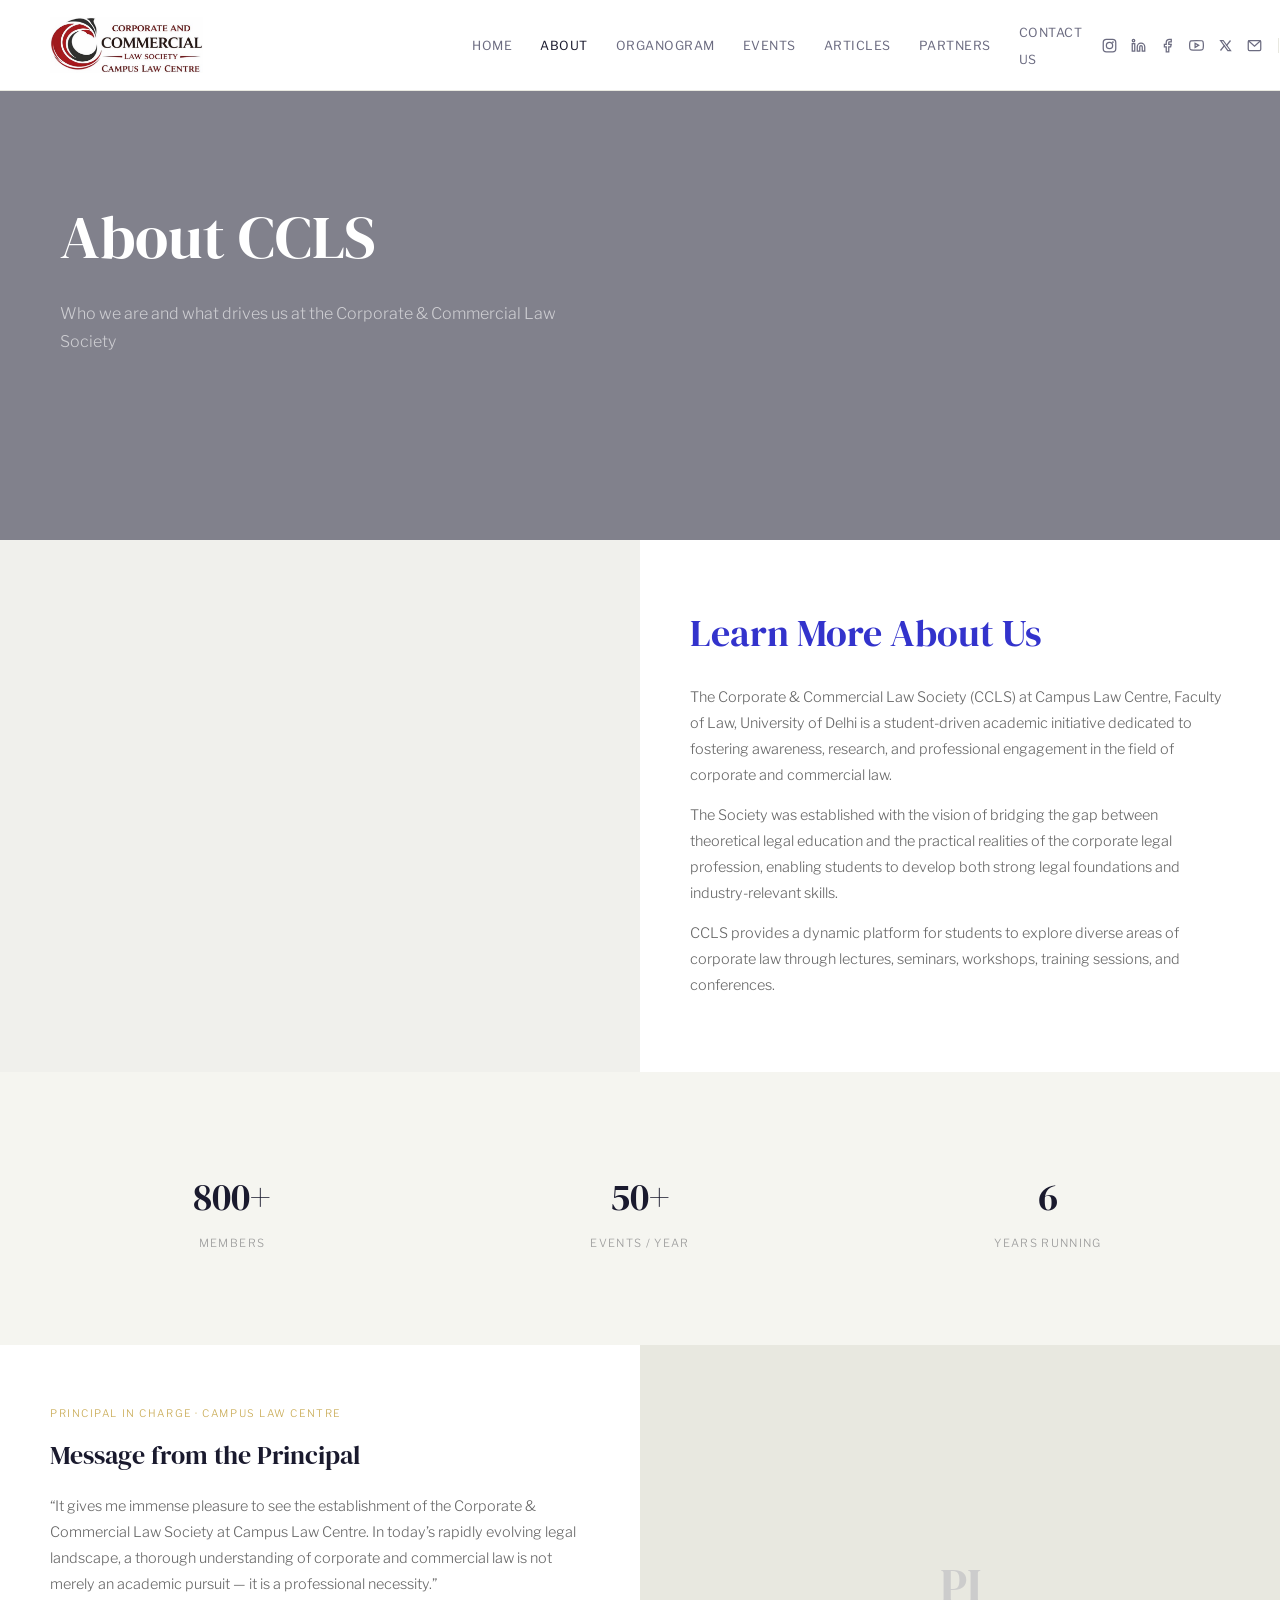
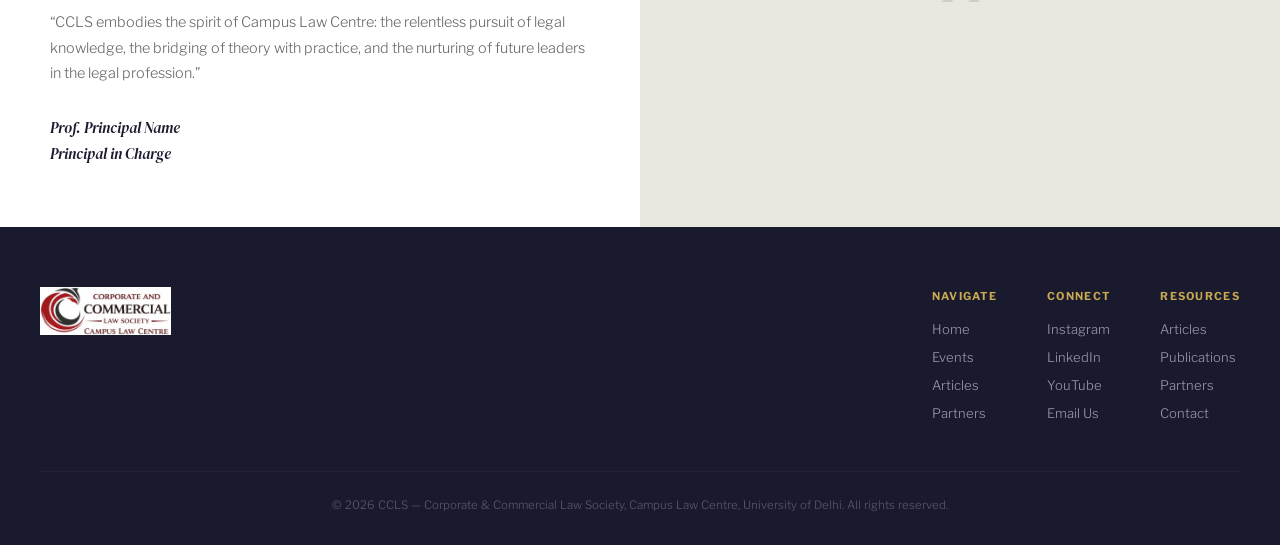
==== about.html @ e7af4789 "Initial website setup with content bridge and article detail page" ====
﻿<!DOCTYPE html>
<html lang="en">
<head>
<meta charset="UTF-8">
<meta name="viewport" content="width=device-width,initial-scale=1.0">
<title>About &mdash; CCLS | Corporate &amp; Commercial Law Society</title>
<script>
(function(){var t=localStorage.getItem('ccls-theme');if(t==='dark')document.documentElement.setAttribute('data-theme','dark')})();
</script>
<link href="https://fonts.googleapis.com/css2?family=DM+Serif+Display:ital@0;1&family=Libre+Franklin:wght@300;400;500;600&display=swap" rel="stylesheet">
<style>


  :root {
    --bg: #FFFFFF;
    --bg-alt: #F5F5F0;
    --text: #1A1A2E;
    --text-muted: #6B6B80;
    --accent: #1A1A2E;
    --accent-light: #2D2D5E;
    --gold: #C8A951;
    --white: #FFFFFF;
    --border: #E8E8E0;
    --nav-bg: rgba(255,255,255,0.97);
    --footer-bg: #1A1A2E;
    --footer-text: #9A9AB0;
    --transition: 0.35s ease;
  }
  [data-theme="dark"] {
    --bg: #0F0F1A;
    --bg-alt: #1A1A2E;
    --text: #E8E8F0;
    --text-muted: #9A9AB0;
    --accent: #E8E8F0;
    --accent-light: #2D2D5E;
    --border: #2D2D5E;
    --nav-bg: rgba(15,15,26,0.97);
    --footer-bg: #0A0A14;
    --footer-text: #6B6B80;
    --white: #0F0F1A;
  }
  [data-theme="dark"] nav { background:rgba(15,15,26,0.97); border-bottom-color:#2D2D5E; }
  [data-theme="dark"] .nav-links a { color:#9A9AB0; }
  [data-theme="dark"] .nav-links a:hover, [data-theme="dark"] .nav-links a.active { color:#E8E8F0; }
  [data-theme="dark"] .mobile-menu { background:#0F0F1A; border-bottom-color:#2D2D5E; }
  [data-theme="dark"] .mobile-menu a { color:#9A9AB0; border-bottom-color:#2D2D5E; }
  [data-theme="dark"] .hamburger span { background:#E8E8F0; }
  [data-theme="dark"] .nav-social { border-right-color:#2D2D5E; }
  [data-theme="dark"] .theme-toggle { color:#9A9AB0; }
  [data-theme="dark"] .theme-toggle:hover { color:#E8E8F0; }
  [data-theme="dark"] .section-alt { background:var(--bg-alt); }
  [data-theme="dark"] .stat-item { border-color:#2D2D5E; }
  [data-theme="dark"] .stat-number { color:#E8E8F0; }
  [data-theme="dark"] .event-card { border-color:#2D2D5E; }
  [data-theme="dark"] .event-date { background:#0F0F1A; }
  [data-theme="dark"] .event-date strong { color:#E8E8F0; }
  [data-theme="dark"] .article-card { border-color:#2D2D5E; }
  [data-theme="dark"] .split-img-placeholder { background:#1A1A2E; border-color:#2D2D5E; color:#2D2D5E; }
  [data-theme="dark"] .partner-logo { background:#1A1A2E; border-color:#2D2D5E; }
  [data-theme="dark"] .partner-logo img { filter:brightness(0) invert(1) opacity(0.7); }
  [data-theme="dark"] .team-card .photo { background:#1A1A2E; border-color:#2D2D5E; }
  [data-theme="dark"] .contact-form input,
  [data-theme="dark"] .contact-form textarea,
  [data-theme="dark"] .contact-form select { background:#1A1A2E; border-color:#2D2D5E; color:#E8E8F0; }

  .theme-toggle { background:none; border:none; cursor:pointer; color:#6B6B80; padding:6px; display:flex; align-items:center; transition:color var(--transition); flex-shrink:0; }
  .theme-toggle:hover { color:#1A1A2E; }

  * { margin:0; padding:0; box-sizing:border-box; }
  html { scroll-behavior:smooth; }
  body { font-family:'Libre Franklin',sans-serif; background:var(--bg); color:var(--text); line-height:1.7; font-weight:300; }

  /* NAV */
  nav { position:fixed; top:0; width:100%; z-index:1000; background:#FFFFFF;
    border-bottom:1px solid #E8E8E0; }
  .nav-inner { max-width:1400px; margin:0 auto; padding:0 50px; height:90px;
    display:grid; grid-template-columns:1fr auto 1fr; align-items:center; gap:20px; }
  .nav-brand { justify-self:start; }
  .nav-links { justify-self:center; }
  .nav-right { justify-self:end; display:flex; align-items:center; }
  .nav-social { display:flex; gap:14px; align-items:center; margin-right:16px; padding-right:16px; border-right:1px solid var(--border); }
  .nav-social a { color:var(--text-muted); transition:color var(--transition); display:flex; }
  .nav-social a:hover { color:var(--text); }

  .nav-brand { display:flex; align-items:center; gap:16px; text-decoration:none; }
  .nav-logo-img { height:56px; width:auto; }
  .nav-brand-text { display:flex; flex-direction:column; line-height:1.15; }
  .nav-brand-text span:first-child { font-family:'DM Serif Display',serif; font-size:1.15rem; font-weight:400; color:#1A1A2E; }
  .nav-brand-text span:last-child { font-size:0.6rem; letter-spacing:0.15em; text-transform:uppercase; color:#6B6B80; }
  .nav-links { display:flex; gap:28px; list-style:none; align-items:center; }
  .nav-links a { text-decoration:none; color:#6B6B80; font-size:0.78rem; font-weight:400;
    letter-spacing:0.04em; text-transform:uppercase; transition:color var(--transition); }
  .nav-links a:hover, .nav-links a.active { color:#1A1A2E; }
  .hamburger { display:none; flex-direction:column; gap:5px; cursor:pointer; background:none; border:none; padding:5px; }
  .hamburger span { width:22px; height:1.5px; background:#1A1A2E; transition:all 0.3s; }
  .mobile-menu { position:fixed; top:90px; left:0; width:100%; background:#FFFFFF;
    border-bottom:1px solid #E8E8E0; padding:24px 50px; display:none; flex-direction:column; gap:16px; z-index:999; box-shadow:0 4px 20px rgba(0,0,0,0.08); }
  .mobile-menu.open { display:flex; }
  .mobile-menu a { text-decoration:none; color:#6B6B80; font-size:0.85rem; letter-spacing:0.04em;
    text-transform:uppercase; padding:8px 0; border-bottom:1px solid #E8E8E0; }

  /* HERO */
  .hero { min-height:100vh; display:flex; align-items:center; justify-content:center; position:relative; overflow:hidden;
    background:linear-gradient(135deg, #1A1A2E 0%, #2D2D5E 50%, #1A1A2E 100%); }
  .hero-bg { position:absolute; inset:0; z-index:0; overflow:hidden; }
  .hero-bg video { width:100%; height:100%; object-fit:cover; opacity:0.35; }
  .hero-overlay { position:absolute; inset:0; background:linear-gradient(180deg, rgba(26,26,46,0.7) 0%, rgba(26,26,46,0.85) 100%); z-index:1; }
  .hero-content { text-align:center; z-index:2; padding:0 24px; max-width:800px; }
  .hero-badge { display:inline-block; border:1px solid rgba(255,255,255,0.2); border-radius:50px; padding:8px 24px;
    font-size:0.68rem; letter-spacing:0.2em; text-transform:uppercase; color:rgba(255,255,255,0.6); margin-bottom:36px;
    opacity:0; animation:fadeUp 0.8s 0.2s forwards; }
  .hero-title { font-family:'DM Serif Display',serif; font-size:clamp(2.5rem,6vw,4.8rem); font-weight:400;
    color:#fff; line-height:1.1; margin-bottom:24px; opacity:0; animation:fadeUp 0.8s 0.4s forwards; }
  .hero-title em { font-style:italic; color:var(--gold); }
  .hero-sub { font-size:clamp(0.92rem,1.5vw,1.05rem); color:rgba(255,255,255,0.55); max-width:560px;
    margin:0 auto 36px; line-height:1.8; opacity:0; animation:fadeUp 0.8s 0.6s forwards; }
  .hero-btn { display:inline-block; border:1px solid rgba(255,255,255,0.3); color:#fff; padding:14px 36px;
    text-decoration:none; font-size:0.75rem; letter-spacing:0.12em; text-transform:uppercase;
    transition:all var(--transition); opacity:0; animation:fadeUp 0.8s 0.8s forwards; }
  .hero-btn:hover { background:var(--gold); border-color:var(--gold); color:var(--accent); }

  /* PAGE HERO (inner pages) */
  .page-hero { padding:180px 40px 80px; text-align:center; background:var(--accent); }
  .page-hero h1 { font-family:'DM Serif Display',serif; font-size:clamp(2rem,4vw,3.2rem); font-weight:400; color:#fff; margin-bottom:10px; }
  .page-hero p { font-size:0.95rem; color:rgba(255,255,255,0.5); }

  /* SECTIONS */
  .section { padding:100px 40px; max-width:1200px; margin:0 auto; }
  .section-alt { background:var(--bg-alt); }
  .section-dark { background:var(--accent); color:#fff; }
  .section-header { text-align:center; margin-bottom:64px; }
  .section-header .tag { font-size:0.68rem; letter-spacing:0.2em; text-transform:uppercase; color:var(--gold); margin-bottom:14px; }
  .section-header h2 { font-family:'DM Serif Display',serif; font-size:clamp(1.8rem,3.5vw,2.6rem); font-weight:400; margin-bottom:12px; }
  .section-header .line { width:40px; height:2px; background:var(--gold); margin:0 auto; }

  /* SPLIT LAYOUT (image + text side by side like CAS Bristol) */
  .split { display:grid; grid-template-columns:1fr 1fr; gap:60px; align-items:center; padding:80px 40px; max-width:1200px; margin:0 auto; }
  .split-reverse { direction:rtl; } .split-reverse > * { direction:ltr; }
  .split-img { width:100%; aspect-ratio:4/3; object-fit:cover; border-radius:4px; }
  .split-img-placeholder { width:100%; aspect-ratio:4/3; background:var(--bg-alt); border:1px solid var(--border); border-radius:4px;
    display:flex; align-items:center; justify-content:center; font-family:'DM Serif Display',serif; font-size:2rem; color:var(--border); }
  .split-text h2 { font-family:'DM Serif Display',serif; font-size:clamp(1.6rem,3vw,2.2rem); font-weight:400; margin-bottom:20px; }
  .split-text .role { font-size:0.7rem; letter-spacing:0.15em; text-transform:uppercase; color:var(--gold); margin-bottom:16px; }
  .split-text p { color:var(--text-muted); font-size:0.92rem; margin-bottom:14px; line-height:1.8; }
  .split-text .signature { margin-top:24px; font-family:'DM Serif Display',serif; font-style:italic; color:var(--text); }

  /* COUNTDOWN */
  .countdown-bar { background:var(--accent); padding:50px 40px; }
  .countdown-inner { max-width:1200px; margin:0 auto; display:flex; align-items:center; justify-content:space-between; flex-wrap:wrap; gap:24px; }
  .countdown-label { font-family:'DM Serif Display',serif; font-size:clamp(1.2rem,2.5vw,1.8rem); color:var(--gold); }
  .countdown-timer { display:flex; gap:24px; }
  .countdown-unit { text-align:center; }
  .countdown-number { font-family:'DM Serif Display',serif; font-size:clamp(2rem,4vw,3rem); color:#fff; line-height:1; }
  .countdown-text { font-size:0.65rem; letter-spacing:0.12em; text-transform:uppercase; color:rgba(255,255,255,0.4); margin-top:6px; }

  /* STATS */
  .stats-row { display:grid; grid-template-columns:repeat(3,1fr); gap:24px; margin-top:48px; }
  .stat-item { text-align:center; padding:32px 20px; border:1px solid var(--border); border-radius:4px; }
  .stat-number { font-family:'DM Serif Display',serif; font-size:2rem; color:var(--accent); }
  .stat-label { font-size:0.7rem; letter-spacing:0.1em; text-transform:uppercase; color:var(--text-muted); margin-top:4px; }

  /* TEAM GRID (CAS Bristol style - photo cards) */
  .team-tier { margin-bottom:48px; }
  .team-tier-label { text-align:center; font-size:0.68rem; letter-spacing:0.2em; text-transform:uppercase; color:var(--gold); margin-bottom:28px; }
  .team-grid { display:flex; flex-wrap:wrap; justify-content:center; gap:24px; }
  .team-card { width:180px; text-align:center; }
  .team-card-lg { width:220px; }
  .team-card .photo { width:100%; aspect-ratio:3/3.5; background:var(--bg-alt); border:1px solid var(--border); border-radius:4px;
    display:flex; align-items:center; justify-content:center; font-family:'DM Serif Display',serif; font-size:1.8rem; color:var(--border);
    margin-bottom:12px; overflow:hidden; transition:all var(--transition); }
  .team-card-lg .photo { font-size:2.5rem; }
  .team-card:hover .photo { border-color:var(--gold); }
  .team-card .name { font-family:'DM Serif Display',serif; font-size:0.92rem; margin-bottom:2px; }
  .team-card .role { font-size:0.65rem; letter-spacing:0.08em; text-transform:uppercase; color:var(--text-muted); }

  /* EVENT CARDS */
  .events-grid { display:grid; grid-template-columns:repeat(auto-fit,minmax(320px,1fr)); gap:28px; }
  .event-card { border:1px solid var(--border); border-radius:4px; overflow:hidden; transition:all var(--transition); }
  .event-card:hover { box-shadow:0 8px 30px rgba(0,0,0,0.06); transform:translateY(-4px); }
  .event-card-img { height:180px; background:var(--accent); display:flex; align-items:center; justify-content:center; position:relative; }
  .event-card-img .icon { font-size:2.5rem; opacity:0.3; }
  .event-date { position:absolute; top:12px; right:12px; background:#fff; padding:8px 12px; text-align:center; border-radius:4px; }
  .event-date strong { font-family:'DM Serif Display',serif; font-size:1.2rem; display:block; color:var(--accent); }
  .event-date span { font-size:0.6rem; letter-spacing:0.1em; text-transform:uppercase; color:var(--text-muted); }
  .event-card-body { padding:24px; }
  .event-card-body h3 { font-family:'DM Serif Display',serif; font-size:1.1rem; font-weight:400; margin-bottom:10px; }
  .event-card-body p { font-size:0.85rem; color:var(--text-muted); margin-bottom:16px; line-height:1.7; }
  .event-meta { font-size:0.7rem; letter-spacing:0.06em; text-transform:uppercase; color:var(--gold); font-weight:500; }

  /* ARTICLE CARDS */
  .articles-grid { display:grid; grid-template-columns:repeat(auto-fit,minmax(320px,1fr)); gap:28px; }
  .article-card { border:1px solid var(--border); border-radius:4px; padding:28px 24px; transition:all var(--transition);
    display:flex; flex-direction:column; justify-content:space-between; }
  .article-card:hover { box-shadow:0 8px 30px rgba(0,0,0,0.06); transform:translateY(-4px); }
  .article-tag { font-size:0.6rem; letter-spacing:0.1em; text-transform:uppercase; background:var(--accent);
    color:#fff; padding:3px 10px; border-radius:2px; display:inline-block; margin-bottom:14px; }
  .article-card h3 { font-family:'DM Serif Display',serif; font-size:1.1rem; font-weight:400; margin-bottom:10px; }
  .article-card p { font-size:0.85rem; color:var(--text-muted); margin-bottom:18px; line-height:1.7; }
  .article-meta { display:flex; justify-content:space-between; align-items:center; font-size:0.68rem; color:var(--text-muted);
    border-top:1px solid var(--border); padding-top:12px; }
  .article-meta .author { font-weight:500; color:var(--text); }
  .read-more { font-size:0.7rem; font-weight:500; color:var(--accent); text-decoration:none;
    letter-spacing:0.06em; text-transform:uppercase; transition:color var(--transition); }
  .read-more:hover { color:var(--gold); }

  /* PARTNERS MARQUEE */
  .partners-marquee { overflow:hidden; mask-image:linear-gradient(to right,transparent,black 8%,black 92%,transparent);
    -webkit-mask-image:linear-gradient(to right,transparent,black 8%,black 92%,transparent); padding:20px 0; }
  .marquee-track { display:flex; gap:24px; animation:marquee 40s linear infinite; width:max-content; }
  .partner-logo { flex-shrink:0; padding:16px 28px; border:1px solid var(--border); border-radius:8px; background:#fff;
    display:flex; align-items:center; gap:12px; font-size:0.88rem; font-weight:500; color:var(--text);
    white-space:nowrap; transition:all var(--transition); }
  .partner-logo:hover { border-color:var(--gold); transform:translateY(-2px); }
  .partner-icon { width:36px; height:36px; background:var(--accent); border-radius:6px; display:flex; align-items:center;
    justify-content:center; color:#fff; font-family:'DM Serif Display',serif; font-size:0.85rem; font-weight:700; }
  @keyframes marquee { from{transform:translateX(0)} to{transform:translateX(-50%)} }

  /* PUBLICATIONS */
  .pub-grid { display:grid; grid-template-columns:repeat(auto-fit,minmax(300px,1fr)); gap:28px; }
  .pub-card { border:1px solid var(--border); border-radius:4px; padding:28px 24px; transition:all var(--transition);
    display:flex; flex-direction:column; justify-content:space-between; }
  .pub-card:hover { box-shadow:0 8px 30px rgba(0,0,0,0.06); transform:translateY(-4px); }
  .pub-card-header { display:flex; align-items:center; gap:14px; margin-bottom:16px; }
  .pub-icon { width:44px; height:44px; background:var(--accent); border-radius:8px; display:flex; align-items:center;
    justify-content:center; font-size:1.2rem; }
  .pub-card h3 { font-family:'DM Serif Display',serif; font-size:1.05rem; font-weight:400; }
  .pub-card p { font-size:0.85rem; color:var(--text-muted); line-height:1.7; margin-bottom:18px; }
  .pub-meta { display:flex; justify-content:space-between; align-items:center; font-size:0.68rem; color:var(--text-muted);
    border-top:1px solid var(--border); padding-top:12px; }

  /* CONTACT */
  .contact-grid { display:grid; grid-template-columns:1fr 1.2fr; gap:60px; }
  .contact-info h3 { font-family:'DM Serif Display',serif; font-size:1.4rem; font-weight:400; margin-bottom:16px; }
  .contact-info p { color:var(--text-muted); font-size:0.9rem; margin-bottom:24px; }
  .contact-detail { display:flex; align-items:flex-start; gap:12px; margin-bottom:18px; }
  .contact-detail-icon { width:36px; height:36px; background:var(--accent); border-radius:50%; display:flex;
    align-items:center; justify-content:center; color:#fff; font-size:0.9rem; flex-shrink:0; }
  .contact-detail div { font-size:0.88rem; color:var(--text-muted); }
  .contact-detail strong { color:var(--text); display:block; font-size:0.7rem; letter-spacing:0.08em; text-transform:uppercase; margin-bottom:2px; }
  .contact-form { display:flex; flex-direction:column; gap:16px; }
  .form-row { display:grid; grid-template-columns:1fr 1fr; gap:16px; }
  .contact-form input, .contact-form textarea { width:100%; padding:14px 18px; border:1px solid var(--border); border-radius:4px;
    font-family:inherit; font-size:0.88rem; background:var(--bg-alt); transition:border-color var(--transition); outline:none; }
  .contact-form input:focus, .contact-form textarea:focus { border-color:var(--accent); }
  .contact-form textarea { min-height:140px; resize:vertical; }
  .submit-btn { padding:14px 32px; background:var(--accent); color:#fff; border:none; border-radius:4px; font-size:0.78rem;
    letter-spacing:0.1em; text-transform:uppercase; cursor:pointer; transition:all var(--transition); }
  .submit-btn:hover { background:var(--accent-light); }

  /* FOOTER */
  footer { background:var(--footer-bg); color:var(--footer-text); padding:60px 40px 30px; }
  .footer-inner { max-width:1200px; margin:0 auto; }
  .footer-top { display:flex; justify-content:space-between; align-items:start; margin-bottom:40px; flex-wrap:wrap; gap:40px; }
  .footer-brand { display:flex; align-items:center; gap:12px; }
  .footer-brand img { height:48px; }
  .footer-brand p { font-size:0.82rem; color:var(--footer-text); margin-top:8px; }
  .footer-links { display:flex; gap:50px; }
  .footer-col h4 { font-size:0.68rem; letter-spacing:0.12em; text-transform:uppercase; color:var(--gold); margin-bottom:12px; }
  .footer-col a { display:block; color:var(--footer-text); text-decoration:none; font-size:0.82rem; margin-bottom:6px; transition:color 0.3s; }
  .footer-col a:hover { color:#fff; }
  .footer-bottom { border-top:1px solid rgba(255,255,255,0.08); padding-top:24px; text-align:center; font-size:0.72rem; opacity:0.5; }

  /* ANIMATIONS */
  @keyframes fadeUp { from{opacity:0;transform:translateY(24px)} to{opacity:1;transform:translateY(0)} }

  /* RESPONSIVE */
  @media (max-width:900px) {
    .nav-links { display:none; } .hamburger { display:flex; } .nav-inner { grid-template-columns:1fr auto !important; }
    .split { grid-template-columns:1fr; gap:32px; }
    .split-reverse { direction:ltr; }
    .contact-grid { grid-template-columns:1fr; }
    .form-row { grid-template-columns:1fr; }
    .stats-row { grid-template-columns:1fr; }
    .countdown-inner { justify-content:center; text-align:center; }
    .countdown-label { width:100%; text-align:center; }
  }
  @media (max-width:600px) {
    .nav-inner { padding:0 20px; }
    .section { padding:60px 20px; }
    .split { padding:60px 20px; }
  }

  /* CAS Bristol Article Slider */
  .article-slider {
    position: relative;
    width: 100%;
    height: calc(100vh - 90px);
    overflow: hidden;
    margin-top: 0;
  }

  .slide {
    position: absolute;
    inset: 0;
    opacity: 0;
    transition: opacity 0.8s ease;
  }
  .slide.active { opacity: 1; }

  .slide-bg {
    width: 100%;
    height: 100%;
    background-size: cover;
    background-position: center;
  }

  .slide-overlay {
    position: absolute;
    inset: 0;
    background: linear-gradient(135deg, rgba(26,26,46,0.3) 0%, rgba(26,26,46,0.5) 100%);
  }

  .slide-card {
    position: absolute;
    top: 50%;
    left: 50%;
    transform: translate(-50%, -50%);
    background: rgba(245,245,240,0.92);
    padding: 48px 56px;
    max-width: 720px;
    width: 90%;
    backdrop-filter: blur(8px);
  }

  .slide-card h2 {
    font-family: 'DM Serif Display', serif;
    font-size: clamp(1.8rem, 4vw, 3rem);
    font-weight: 400;
    color: var(--accent);
    line-height: 1.15;
    margin-bottom: 8px;
  }

  .slide-card .slide-tag {
    font-size: 0.65rem;
    letter-spacing: 0.12em;
    text-transform: uppercase;
    color: var(--text-muted);
    margin-bottom: 12px;
    display: block;
  }

  .slide-card .slide-excerpt {
    font-size: 0.88rem;
    color: var(--text-muted);
    line-height: 1.7;
    margin-bottom: 0;
  }

  .slide-readmore {
    position: absolute;
    bottom: -1px;
    right: -1px;
    background: #D4551A;
    color: #fff;
    padding: 16px 32px;
    text-decoration: none;
    font-size: 0.82rem;
    font-weight: 500;
    letter-spacing: 0.04em;
    transition: background var(--transition);
  }
  .slide-readmore:hover { background: #B84515; }

  .slider-arrow {
    position: absolute;
    top: 50%;
    transform: translateY(-50%);
    z-index: 10;
    background: none;
    border: none;
    cursor: pointer;
    padding: 20px;
    color: rgba(255,255,255,0.7);
    font-size: 2.5rem;
    transition: color var(--transition);
  }
  .slider-arrow:hover { color: #fff; }
  .slider-arrow.prev { left: 20px; }
  .slider-arrow.next { right: 20px; }

  .slider-dots {
    position: absolute;
    bottom: 30px;
    left: 50%;
    transform: translateX(-50%);
    display: flex;
    gap: 10px;
    z-index: 10;
  }
  .slider-dot {
    width: 10px;
    height: 10px;
    border-radius: 50%;
    background: rgba(255,255,255,0.3);
    border: none;
    cursor: pointer;
    transition: background var(--transition);
  }
  .slider-dot.active { background: #fff; }

  @media (max-width: 600px) {
    .slide-card { padding: 32px 28px; }
    .slide-card h2 { font-size: 1.5rem; }
  }


  

  

  .about-hero { position:relative; height:60vh; min-height:400px; overflow:hidden;
    background:url('https://images.unsplash.com/photo-1497366216548-37526070297c?w=1600&h=900&fit=crop') center/cover; }
  .about-hero-ov { position:absolute; inset:0; background:rgba(26,26,46,0.55); }
  .about-hero-text { position:relative; z-index:2; height:100%; display:flex; flex-direction:column;
    justify-content:center; padding:0 60px; max-width:1400px; margin:0 auto; }
  .about-hero-text h1 { font-family:'DM Serif Display',serif; font-size:clamp(2.2rem,5vw,3.8rem);
    font-weight:400; color:#fff; margin-bottom:12px; }
  .about-hero-text p { font-size:1rem; color:rgba(255,255,255,0.6); max-width:500px; }

  .about-split { display:grid; grid-template-columns:1fr 1fr; gap:0; }
  .about-split-img { background:url('https://images.unsplash.com/photo-1507003211169-0a1dd7228f2d?w=800&h=600&fit=crop') center/cover;
    min-height:400px; background-color:#f0f0ec; }
  .about-split-text { padding:60px 50px; display:flex; flex-direction:column; justify-content:center; }
  .about-split-text h2 { font-family:'DM Serif Display',serif; font-size:clamp(1.6rem,3vw,2.4rem);
    font-weight:400; color:#3333CC; margin-bottom:20px; }
  .about-split-text p { font-size:0.9rem; color:#666; line-height:1.8; margin-bottom:14px; }
  .about-btn { display:inline-block; background:#1A1A2E; color:#fff; padding:12px 28px;
    text-decoration:none; font-size:0.78rem; letter-spacing:0.06em; text-transform:uppercase;
    margin-top:12px; transition:background 0.3s; }
  .about-btn:hover { background:#2D2D5E; }

  .about-stats { padding:60px 40px; background:#F5F5F0; }
  .about-stats-inner { max-width:1200px; margin:0 auto; display:grid; grid-template-columns:repeat(3,1fr); gap:24px; }
  .about-stat { text-align:center; padding:32px; }
  .about-stat-num { font-family:'DM Serif Display',serif; font-size:2.4rem; color:#1A1A2E; }
  .about-stat-label { font-size:0.7rem; letter-spacing:0.12em; text-transform:uppercase; color:#999; margin-top:4px; }

  .about-message { display:grid; grid-template-columns:1fr 1fr; gap:0; }
  .about-message-img { background:#e8e8e0; min-height:350px; display:flex; align-items:center; justify-content:center;
    font-family:'DM Serif Display',serif; font-size:3rem; color:#ccc; }
  .about-message-text { padding:60px 50px; display:flex; flex-direction:column; justify-content:center; }
  .about-message-text .role { font-size:0.65rem; letter-spacing:0.15em; text-transform:uppercase; color:#C8A951; margin-bottom:12px; }
  .about-message-text h2 { font-family:'DM Serif Display',serif; font-size:1.6rem; font-weight:400; color:#1A1A2E; margin-bottom:16px; }
  .about-message-text p { font-size:0.9rem; color:#666; line-height:1.8; margin-bottom:12px; }
  .about-message-text .sig { margin-top:16px; font-family:'DM Serif Display',serif; font-style:italic; font-size:0.95rem; color:#1A1A2E; }

  @media(max-width:900px) { .about-split,.about-message { grid-template-columns:1fr; } .about-stats-inner { grid-template-columns:1fr; } }

</style>
</head>
<body>
<nav>
  <div class="nav-inner">
    <a href="index.html" class="nav-brand" style="display:flex;align-items:center;gap:12px;text-decoration:none;">
            <img src="[data-uri]" alt="CCLS Logo" style="height:56px;">
            <div style="display:flex;flex-direction:column;line-height:1.25;">
              <span style="font-family:'DM Serif Display',serif;font-size:0.78rem;color:#fff;font-weight:400;white-space:nowrap;">Corporate &amp; Commercial</span>
              <span style="font-family:'DM Serif Display',serif;font-size:0.78rem;color:#fff;font-weight:400;white-space:nowrap;">Law Society</span>
              <span style="font-size:0.52rem;color:rgba(255,255,255,0.45);letter-spacing:0.04em;white-space:nowrap;">Campus Law Centre &middot; Faculty of Law &middot; University of Delhi</span>
            </div>
          </a>
    <ul class="nav-links">
      <li><a href="index.html">Home</a></li>
      <li><a href="about.html" class=active class="active">About</a></li>
      <li><a href="faculty-team.html">Organogram</a></li>
      <li><a href="events.html">Events</a></li>
      <li><a href="articles.html">Articles</a></li>
      <li><a href="partners.html">Partners</a></li>
      <li><a href="contact.html">Contact Us</a></li>
    </ul>
    <div class="nav-right"><div class="nav-social">
        <a href="https://www.instagram.com/" target="_blank" aria-label="Instagram"><svg width="15" height="15" viewBox="0 0 24 24" fill="none" stroke="currentColor" stroke-width="2"><rect x="2" y="2" width="20" height="20" rx="5"/><circle cx="12" cy="12" r="5"/><circle cx="17.5" cy="6.5" r="1.5" fill="currentColor" stroke="none"/></svg></a>
        <a href="https://www.linkedin.com/" target="_blank" aria-label="LinkedIn"><svg width="15" height="15" viewBox="0 0 24 24" fill="none" stroke="currentColor" stroke-width="2"><path d="M16 8a6 6 0 0 1 6 6v7h-4v-7a2 2 0 0 0-4 0v7h-4v-7a6 6 0 0 1 6-6z"/><rect x="2" y="9" width="4" height="12"/><circle cx="4" cy="4" r="2"/></svg></a>
        <a href="https://www.facebook.com/" target="_blank" aria-label="Facebook"><svg width="15" height="15" viewBox="0 0 24 24" fill="none" stroke="currentColor" stroke-width="2"><path d="M18 2h-3a5 5 0 0 0-5 5v3H7v4h3v8h4v-8h3l1-4h-4V7a1 1 0 0 1 1-1h3z"/></svg></a>
        <a href="https://www.youtube.com/" target="_blank" aria-label="YouTube"><svg width="15" height="15" viewBox="0 0 24 24" fill="none" stroke="currentColor" stroke-width="2"><path d="M22.54 6.42a2.78 2.78 0 0 0-1.94-2C18.88 4 12 4 12 4s-6.88 0-8.6.46a2.78 2.78 0 0 0-1.94 2A29 29 0 0 0 1 11.75a29 29 0 0 0 .46 5.33A2.78 2.78 0 0 0 3.4 19.1c1.72.46 8.6.46 8.6.46s6.88 0 8.6-.46a2.78 2.78 0 0 0 1.94-2 29 29 0 0 0 .46-5.25 29 29 0 0 0-.46-5.43z"/><polygon points="9.75 15.02 15.5 11.75 9.75 8.48 9.75 15.02"/></svg></a>
        <a href="https://x.com/" target="_blank" aria-label="X"><svg width="15" height="15" viewBox="0 0 24 24" fill="none" stroke="currentColor" stroke-width="2"><path d="M4 4l11.73 16h4.27L8.27 4H4z"/><path d="M4 20l6.77-8.5"/><path d="M20 4l-6.77 8.5"/></svg></a>
        <a href="mailto:ccls@clc.du.ac.in" aria-label="Email"><svg width="15" height="15" viewBox="0 0 24 24" fill="none" stroke="currentColor" stroke-width="2"><rect x="2" y="4" width="20" height="16" rx="2"/><path d="M22 4L12 13 2 4"/></svg></a>
      </div>
      <button class="theme-toggle" id="themeToggle" aria-label="Toggle dark mode" title="Toggle dark mode">
      <svg id="icon-sun" xmlns="http://www.w3.org/2000/svg" width="18" height="18" viewBox="0 0 24 24" fill="none" stroke="currentColor" stroke-width="1.5" stroke-linecap="round" stroke-linejoin="round" style="display:none"><circle cx="12" cy="12" r="4"/><path d="M12 2v2M12 20v2M4.93 4.93l1.41 1.41M17.66 17.66l1.41 1.41M2 12h2M20 12h2M4.93 19.07l1.41-1.41M17.66 6.34l1.41-1.41"/></svg>
      <svg id="icon-moon" xmlns="http://www.w3.org/2000/svg" width="18" height="18" viewBox="0 0 24 24" fill="none" stroke="currentColor" stroke-width="1.5" stroke-linecap="round" stroke-linejoin="round"><path d="M21 12.79A9 9 0 1 1 11.21 3 7 7 0 0 0 21 12.79z"/></svg>
    </button></div>
    <button class="hamburger" onclick="toggleMenu()"><span></span><span></span><span></span></button>
  </div>
</nav>
<div class="mobile-menu" id="mobileMenu">
  <a href="index.html" onclick="closeMenu()">Home</a>
  <a href="about.html" class="active" onclick="closeMenu()">About</a>
  <a href="faculty-team.html" onclick="closeMenu()">Organogram</a>
  <a href="events.html" onclick="closeMenu()">Events</a>
  <a href="articles.html" onclick="closeMenu()">Articles</a>
  <a href="partners.html" onclick="closeMenu()">Partners</a>
  <a href="contact.html" onclick="closeMenu()">Contact Us</a>
</div>

<div class="about-hero">
  <div class="about-hero-ov"></div>
  <div class="about-hero-text">
    <h1>About CCLS</h1>
    <p>Who we are and what drives us at the Corporate &amp; Commercial Law Society</p>
  </div>
</div>

<div class="about-split">
  <div class="about-split-img"></div>
  <div class="about-split-text">
    <h2>Learn More About Us</h2>
    <p>The Corporate &amp; Commercial Law Society (CCLS) at Campus Law Centre, Faculty of Law, University of Delhi is a student-driven academic initiative dedicated to fostering awareness, research, and professional engagement in the field of corporate and commercial law.</p>
    <p>The Society was established with the vision of bridging the gap between theoretical legal education and the practical realities of the corporate legal profession, enabling students to develop both strong legal foundations and industry-relevant skills.</p>
    <p>CCLS provides a dynamic platform for students to explore diverse areas of corporate law through lectures, seminars, workshops, training sessions, and conferences.</p>
  </div>
</div>

<div class="about-stats">
  <div class="about-stats-inner">
    <div class="about-stat"><div class="about-stat-num">800+</div><div class="about-stat-label">Members</div></div>
    <div class="about-stat"><div class="about-stat-num">50+</div><div class="about-stat-label">Events / Year</div></div>
    <div class="about-stat"><div class="about-stat-num">6</div><div class="about-stat-label">Years Running</div></div>
  </div>
</div>

<div class="about-message">
  <div class="about-message-text">
    <div class="role">Principal in Charge &middot; Campus Law Centre</div>
    <h2>Message from the Principal</h2>
    <p>&ldquo;It gives me immense pleasure to see the establishment of the Corporate &amp; Commercial Law Society at Campus Law Centre. In today&rsquo;s rapidly evolving legal landscape, a thorough understanding of corporate and commercial law is not merely an academic pursuit &mdash; it is a professional necessity.&rdquo;</p>
    <p>&ldquo;CCLS embodies the spirit of Campus Law Centre: the relentless pursuit of legal knowledge, the bridging of theory with practice, and the nurturing of future leaders in the legal profession.&rdquo;</p>
    <div class="sig">Prof. Principal Name<br>Principal in Charge</div>
  </div>
  <div class="about-message-img">PI</div>
</div>

<footer>
  <div class="footer-inner">
    <div class="footer-top">
      <div>
        <div class="footer-brand">
          <img src="[data-uri]" alt="CCLS">
        </div>
      </div>
      <div class="footer-links">
        <div class="footer-col"><h4>Navigate</h4><a href="index.html">Home</a><a href="about.html">About</a><a href="events.html">Events</a><a href="faculty-team.html">Organogram</a></div>
        <div class="footer-col"><h4>Connect</h4><a href="https://www.instagram.com/" target="_blank">Instagram</a><a href="https://www.linkedin.com/" target="_blank">LinkedIn</a><a href="https://www.youtube.com/" target="_blank">YouTube</a><a href="/cdn-cgi/l/email-protection#5c3f3f302f1c3f303f723829723d3f723532">Email Us</a></div>
        <div class="footer-col"><h4>Resources</h4><a href="articles.html">Articles</a><a href="publications.html">Publications</a><a href="partners.html">Partners</a><a href="contact.html">Contact</a></div>
      </div>
    </div>
    <div class="footer-bottom">&copy; 2026 CCLS &mdash; Corporate &amp; Commercial Law Society, Campus Law Centre, University of Delhi. All rights reserved.</div>
  </div>
</footer>
<script>
function toggleMenu(){document.getElementById('mobileMenu').classList.toggle('open')}
function closeMenu(){document.getElementById('mobileMenu').classList.remove('open')}
</script>

<script>
(function(){
  var saved = localStorage.getItem('ccls-theme');
  if(saved === 'dark') {
    document.documentElement.setAttribute('data-theme','dark');
    document.getElementById('icon-sun').style.display='block';
    document.getElementById('icon-moon').style.display='none';
  }
  document.getElementById('themeToggle').addEventListener('click', function(){
    var isDark = document.documentElement.getAttribute('data-theme') === 'dark';
    if(isDark){
      document.documentElement.removeAttribute('data-theme');
      localStorage.setItem('ccls-theme','light');
      document.getElementById('icon-sun').style.display='none';
      document.getElementById('icon-moon').style.display='block';
    } else {
      document.documentElement.setAttribute('data-theme','dark');
      localStorage.setItem('ccls-theme','dark');
      document.getElementById('icon-sun').style.display='block';
      document.getElementById('icon-moon').style.display='none';
    }
  });
})();
</script>
<script src="content-bridge.js"></script>
</body>
</html>
<script>
(function(){
  // Apply saved theme immediately
  var saved = localStorage.getItem('ccls-theme');
  if(saved === 'dark') {
    document.documentElement.setAttribute('data-theme','dark');
  }
  
  // Set up toggle after DOM ready
  function initToggle(){
    var btn = document.getElementById('themeToggle');
    if(!btn) return;
    var sunIcon = document.getElementById('icon-sun');
    var moonIcon = document.getElementById('icon-moon');
    
    // Update icons based on current state
    function updateIcons(){
      var isDark = document.documentElement.getAttribute('data-theme') === 'dark';
      if(sunIcon) sunIcon.style.display = isDark ? 'block' : 'none';
      if(moonIcon) moonIcon.style.display = isDark ? 'none' : 'block';
    }
    updateIcons();
    
    btn.addEventListener('click', function(){
      var isDark = document.documentElement.getAttribute('data-theme') === 'dark';
      if(isDark){
        document.documentElement.removeAttribute('data-theme');
        localStorage.setItem('ccls-theme','light');
      } else {
        document.documentElement.setAttribute('data-theme','dark');
        localStorage.setItem('ccls-theme','dark');
      }
      updateIcons();
    });
  }
  
  if(document.readyState === 'loading'){
    document.addEventListener('DOMContentLoaded', initToggle);
  } else {
    initToggle();
  }
})();
</script>
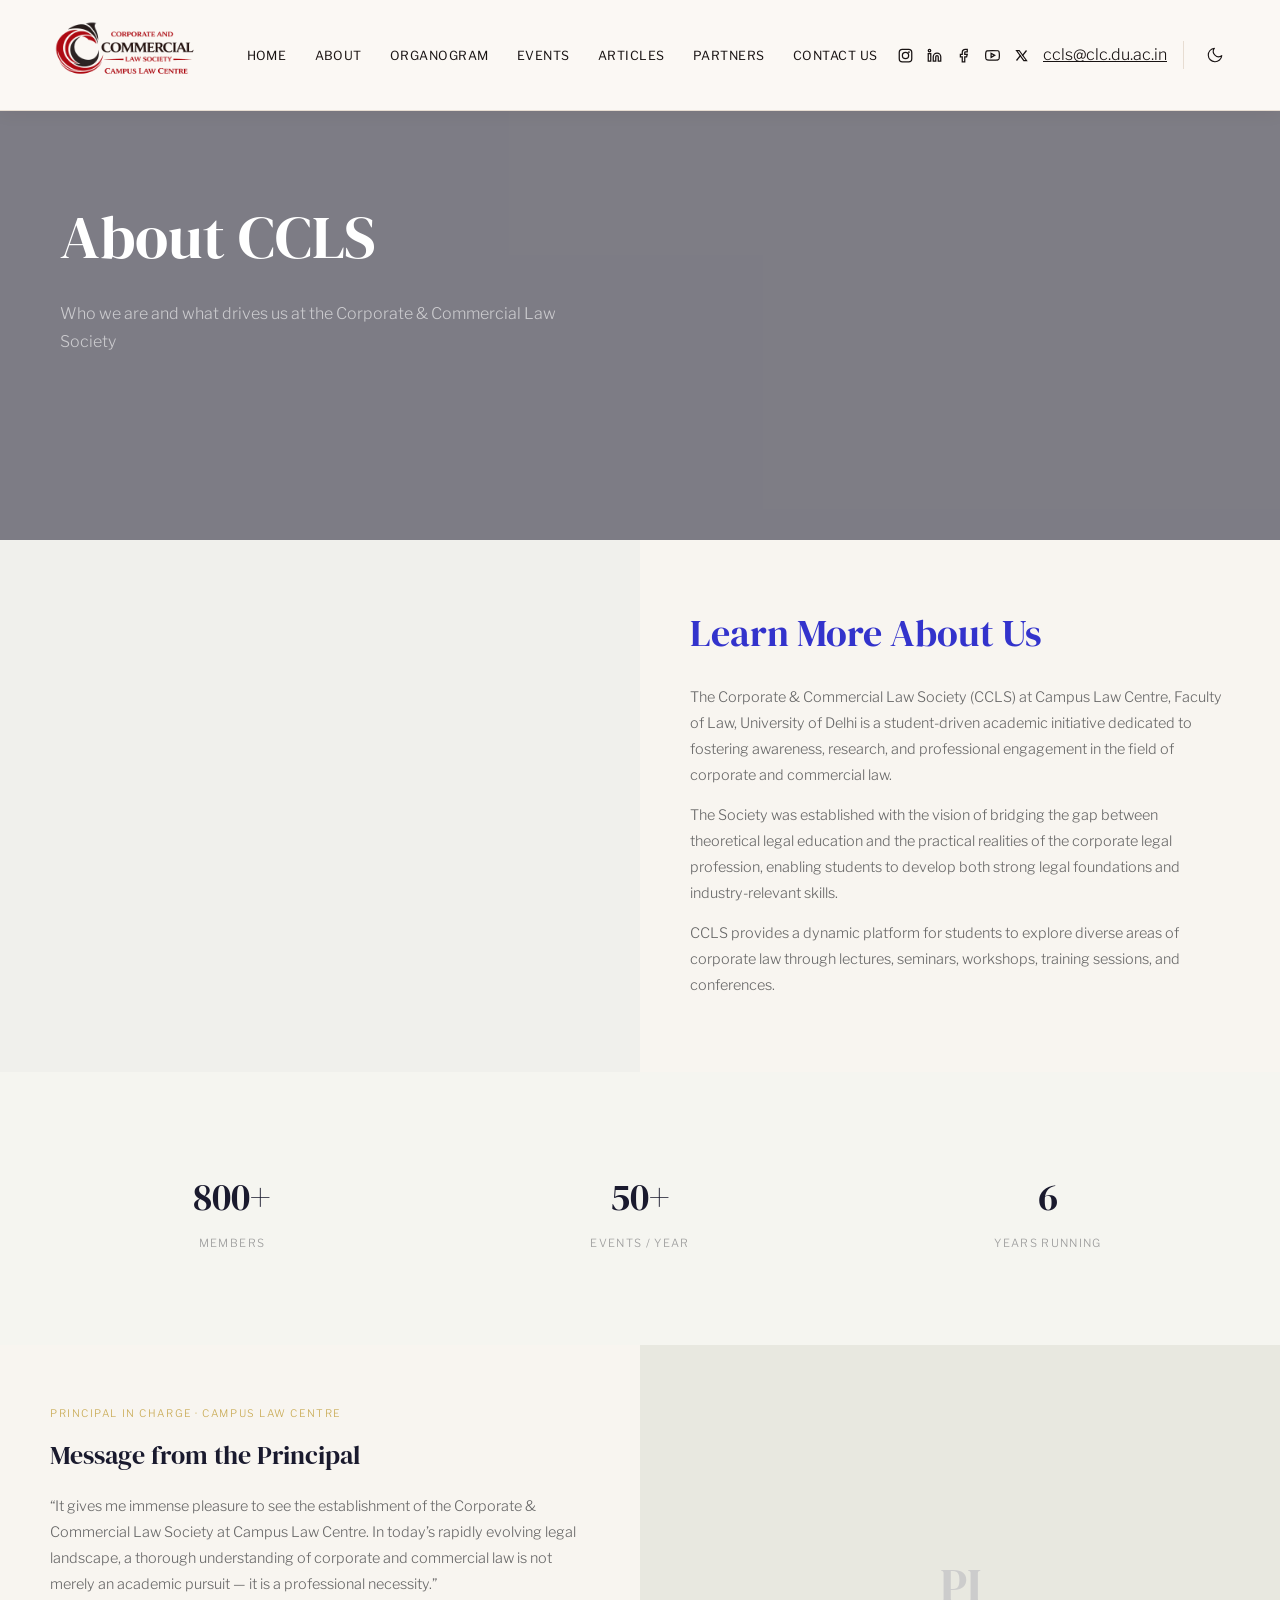
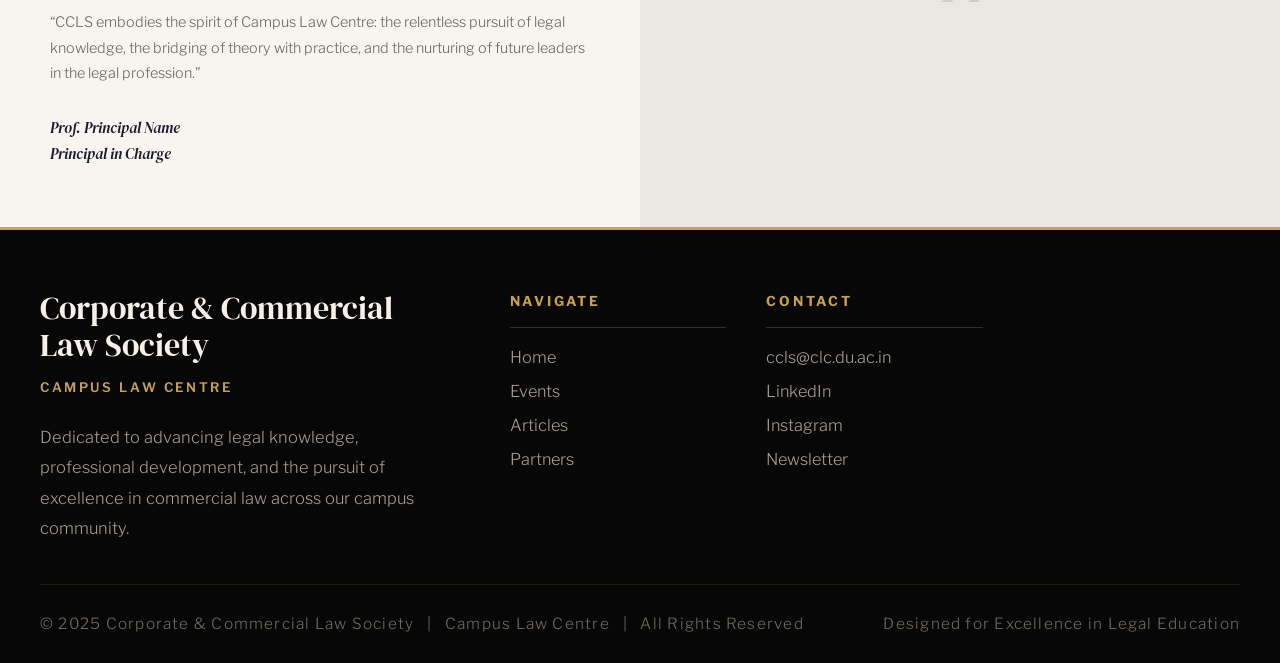
==== commit 97a721fa: "Sync admin-public content flow and add partner ticker strips" ====
--- a/about.html
+++ b/about.html
@@ -448,12 +448,13 @@
   @media(max-width:900px) { .about-split,.about-message { grid-template-columns:1fr; } .about-stats-inner { grid-template-columns:1fr; } }
 
 </style>
+<link rel="stylesheet" href="theme-grading.css">
 </head>
 <body>
 <nav>
   <div class="nav-inner">
     <a href="index.html" class="nav-brand" style="display:flex;align-items:center;gap:12px;text-decoration:none;">
-            <img src="[data-uri]" alt="CCLS Logo" style="height:56px;">
+            <img src="light_theme.png" alt="CCLS Logo" class="nav-logo-img">
             <div style="display:flex;flex-direction:column;line-height:1.25;">
               <span style="font-family:'DM Serif Display',serif;font-size:0.78rem;color:#fff;font-weight:400;white-space:nowrap;">Corporate &amp; Commercial</span>
               <span style="font-family:'DM Serif Display',serif;font-size:0.78rem;color:#fff;font-weight:400;white-space:nowrap;">Law Society</span>
@@ -531,21 +532,56 @@
   <div class="about-message-img">PI</div>
 </div>
 
+<div class="pre-footer-cta">
+  <div class="pre-footer-cta-inner">
+    <div class="pre-footer-cta-copy">
+      <h2 class="pre-footer-cta-title">Ready to shape your <em>legal career?</em></h2>
+      <p class="pre-footer-cta-text">Membership is open to all students. Join hundreds of future commercial lawyers.</p>
+    </div>
+    <div class="pre-footer-cta-actions">
+      <a class="pre-footer-cta-btn pre-footer-cta-btn-primary" href="contact.html">Join Now - Free</a>
+      <a class="pre-footer-cta-btn pre-footer-cta-btn-secondary" href="contact.html">Get In Touch</a>
+    </div>
+  </div>
+</div>
 <footer>
   <div class="footer-inner">
     <div class="footer-top">
-      <div>
-        <div class="footer-brand">
-          <img src="[data-uri]